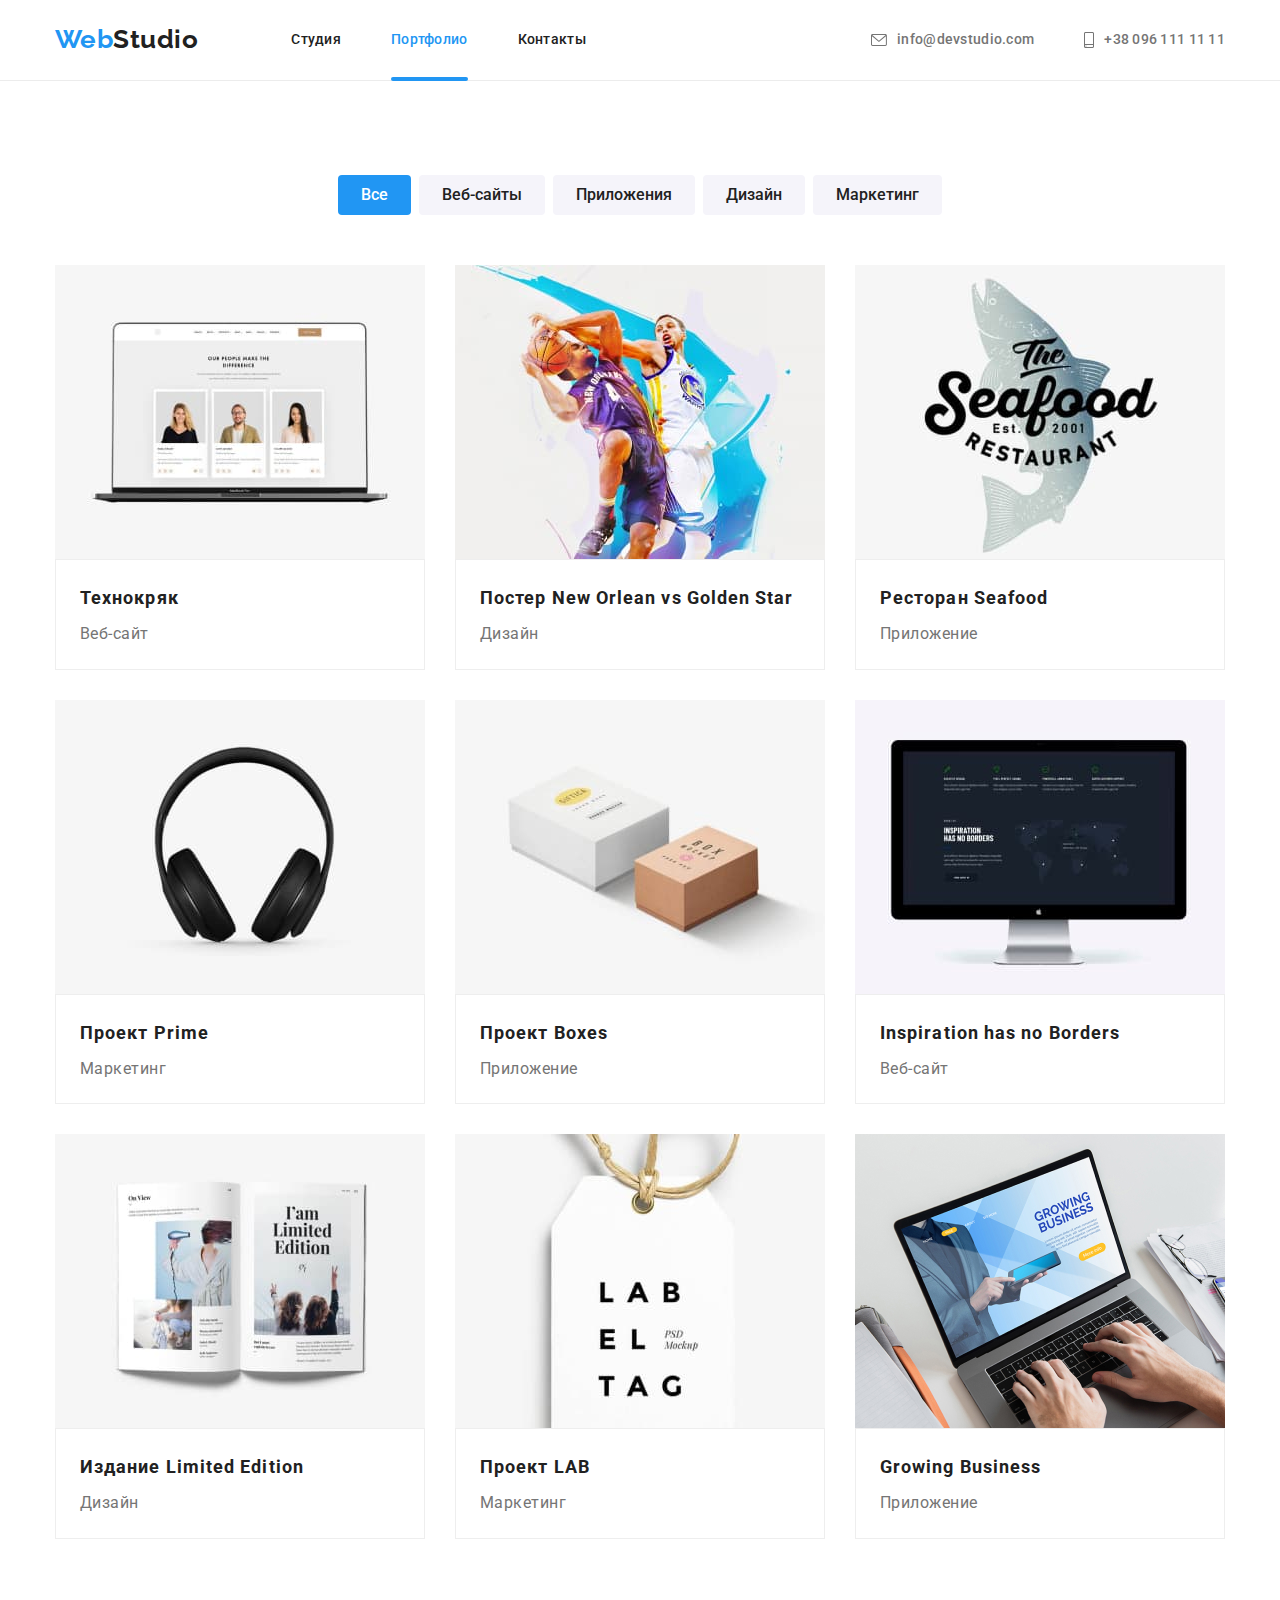
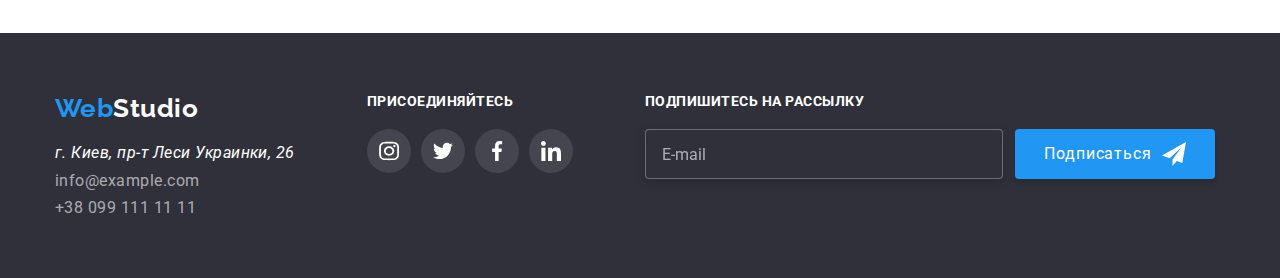
==== portfolio.html @ c74a9bf4 "initial" ====
<!DOCTYPE html>
<html lang="ru">

<head>
    <meta charset="UTF-8">
    <meta http-equiv="X-UA-Compatible" content="IE=edge">
    <meta name="viewport" content="width=h, initial-scale=1.0">
    <title>Document</title>
    <link href="https://fonts.googleapis.com/css2?family=Raleway:wght@700&family=Roboto:wght@400;500;700;900&display=swap"
        rel="stylesheet">
     <link rel="stylesheet" href="https://cdnjs.cloudflare.com/ajax/libs/modern-normalize/1.0.0/modern-normalize.min.css">
    <link rel="stylesheet" href="./css/styles.css">
</head>

<body>
    <!--Хэдер-->
    <header class="header">
        <div class="container main-nav">
            <nav class="nav">
                <a href="" class="logo">Web<span class="logo-accent">Studio</span> </a>
                <ul class="nav-list">
                    <li class="nav-list-item"><a href="./index.html" class="link">Студия</a></li>
                    <li class="nav-list-item"><a href="" class="link current">Портфолио</a></li>
                    <li class="nav-list-item"><a href="#contacts" class="link">Контакты</a></li>
                </ul>
            </nav>
            <ul class="list-contacts">
                <li class="item-contacts"><a href="mailto:info@devstudio.com" class="header-contacts">
                        <svg class="header-icon" width="16" height="12">
                            <use href="./images/icons/symbol-defs.svg#icon-envelope-opt"></use>
                        </svg> info@devstudio.com</a>
                </li>
                <li class="item-contacts"><a href="tel:+380961111111" class="header-contacts">
                        <svg class="header-icon" width="10" height="16">
                            <use href="./images/icons/symbol-defs.svg#icon-smartphone-opt"></use>
                        </svg> +38 096 111 11 11 </a>
                </li>
            </ul>
        </div>
    </header>
    <!--Основной блок портфолио-->
    <main>
        <section class="section">
            <div class="container">
                <h1 class="hidden">портфолио</h1>
                <ul class="portfolio-list-button">
                    <li class="portfolio-list-button-item"><button type="button" class="portfolio-button accent-button">Все</button></li>
                    <li class="portfolio-list-button-item"><button type="button" class="portfolio-button">Веб-сайты</button></li>
                    <li class="portfolio-list-button-item"><button type="button" class="portfolio-button">Приложения</button></li>
                    <li class="portfolio-list-button-item"><button type="button" class="portfolio-button">Дизайн</button></li>
                    <li class="portfolio-list-button-item"><button type="button" class="portfolio-button">Маркетинг</button></li>
                </ul>
                <ul class="portfolio-list-img">
                    <li class="portfolio-list-img-item"> 
                        <a href="" class="card-hover">
                            <div class="portfolio-thumb"> 
                                <img class="img-portfolio" src="images/img-portfolio-01.jpg" alt="фото сотрудников" width="370"> 
                                <p class="portfolio-action">Технокряк это современная площадка распространения коронавируса. Компании используют эту платформу для цифрового
                            шпионажа и атак на защищённые сервера конкурентов.</p>
                            </div>
                            <div class="wrapper"><h2 class="portfolio-subtitle">Технокряк</h2>
                            <p class="portfolio-text">Веб-сайт</p></div>
                        </a>
                    </li>
                    <li class="portfolio-list-img-item"> 
                        <a href="" class="card-hover">
                            <div class="portfolio-thumb">
                                <img class="img-portfolio" src="images/img-portfolio-02.jpg" alt="постер с баскетболистами" width="370">
                                <p class="portfolio-action">Технокряк это современная площадка распространения коронавируса. Компании используют этуплатформу для цифрового
                            шпионажа и атак на защищённые сервера конкурентов.</p>
                            </div>
                            <div class="wrapper"><h2 class="portfolio-subtitle">Постер New Orlean vs Golden Star</h2>
                            <p class="portfolio-text">Дизайн</p></div>
                        </a>
                    </li>
                    <li class="portfolio-list-img-item"> 
                        <a href="" class="card-hover">
                            <div class="portfolio-thumb">
                                <img class="img-portfolio" src="images/img-portfolio-03.jpg" alt="логотип ресторана" width="370">
                                <p class="portfolio-action">Технокряк это современная площадка распространения коронавируса. Компании используют этуплатформу для цифрового
                            шпионажа и атак на защищённые сервера конкурентов.</p>
                            </div>
                            <div class="wrapper"><h2 class="portfolio-subtitle">Ресторан Seafood</h2>
                            <p class="portfolio-text">Приложение</p></div>
                        </a>
                    </li>
                    <li class="portfolio-list-img-item"> 
                        <a href="" class="card-hover">
                            <div class="portfolio-thumb">
                                <img class="img-portfolio" src="images/img-portfolio-04.jpg" alt="наушники" width="370">
                                <p class="portfolio-action">Технокряк это современная площадка распространения коронавируса. Компании используют этуплатформу для цифрового
                            шпионажа и атак на защищённые сервера конкурентов.</p>
                            </div>
                            <div class="wrapper"><h2 class="portfolio-subtitle">Проект Prime</h2>
                            <p class="portfolio-text">Маркетинг</p></div>
                        </a>
                    </li>
                    <li class="portfolio-list-img-item"> 
                        <a href="" class="card-hover">
                            <div class="portfolio-thumb">
                                <img class="img-portfolio" src="images/img-portfolio-05.jpg" alt="коробки" width="370">
                                <p class="portfolio-action">Технокряк это современная площадка распространения коронавируса. Компании используют этуплатформу для цифрового
                            шпионажа и атак на защищённые сервера конкурентов.</p>
                            </div>
                           <div class="wrapper"><h2 class="portfolio-subtitle">Проект Boxes</h2>
                            <p class="portfolio-text">Приложение</p></div>
                        </a>
                    </li>
                    <li class="portfolio-list-img-item"> 
                        <a href="" class="card-hover">
                            <div class="portfolio-thumb">
                                <img class="img-portfolio" src="images/img-portfolio-06.jpg" alt="карта на мониторе компьютера" width="370">
                                <p class="portfolio-action">Технокряк это современная площадка распространения коронавируса. Компании используют этуплатформу для цифрового
                            шпионажа и атак на защищённые сервера конкурентов.</p>
                            </div>
                            <div class="wrapper"><h2 class="portfolio-subtitle">Inspiration has no Borders</h2>
                            <p class="portfolio-text">Веб-сайт</p></div>
                        </a>
                    </li>
                    <li class="portfolio-list-img-item"> 
                        <a href="" class="card-hover">
                            <div class="portfolio-thumb">
                                <img class="img-portfolio" src="images/img-portfolio-07.jpg" alt="раскрытая книга" width="370">
                                <p class="portfolio-action">Технокряк это современная площадка распространения коронавируса. Компании используют этуплатформу для цифрового
                            шпионажа и атак на защищённые сервера конкурентов.</p>
                            </div>
                            <div class="wrapper"><h2 class="portfolio-subtitle">Издание Limited Edition</h2>
                            <p class="portfolio-text">Дизайн</p></div>
                        </a>
                    </li>
                    <li class="portfolio-list-img-item"> 
                        <a href="" class="card-hover">
                            <div class="portfolio-thumb">
                                <img class="img-portfolio" src="images/img-portfolio-08.jpg" alt="бирка" width="370">
                                <p class="portfolio-action">Технокряк это современная площадка распространения коронавируса. Компании используют этуплатформу для цифрового
                            шпионажа и атак на защищённые сервера конкурентов.</p>
                            </div>
                           <div class="wrapper"><h2 class="portfolio-subtitle">Проект LAB</h2>
                            <p class="portfolio-text">Маркетинг</p></div>
                        </a>
                    </li>
                    <li class="portfolio-list-img-item"> 
                        <a href="" class="card-hover">
                            <div class="portfolio-thumb">
                                <img class="img-portfolio" src="images/img-portfolio-9.jpg" alt="ноутбук" width="370">
                                <p class="portfolio-action">Технокряк это современная площадка распространения коронавируса. Компании используют этуплатформу для цифрового
                            шпионажа и атак на защищённые сервера конкурентов.</p>
                            </div>
                            <div class="wrapper"><h2 class="portfolio-subtitle">Growing Business</h2>
                            <p class="portfolio-text">Приложение</p></div>
                        </a>
                    </li>
                </ul>
            </div>
        </section>
    
    </main>
    <!--Подвал-->
<footer class="footer" id="contacts">
    <div class="container">
        <div>
            <a href="" class="logo">Web<span class="logo-accent">Studio</span></a>
            <address>
                <ul>
                    <li>
                        <p class="footer-address">г. Киев, пр-т Леси Украинки, 26</p>
                    </li>
                    <li><a href="mailto:info@example.com" class="footer-contacts">info@example.com</a></li>
                    <li><a href="tel:+380991111111" class="footer-contacts">+38 099 111 11 11</a></li>
                </ul>
            </address>
        </div>
        <div class="footer-links">
            <p class="text">присоединяйтесь</p>
            <ul class="footer-social-list">
                <li class="footer-social-item">
                    <a class="footer-social-border" href=""> <svg class="footer-social-icon" width="20" height="20">
                            <use href="./images/icons/symbol-defs.svg#icon-instagram-opt"></use>
                        </svg> </a>
                </li>
                <li class="footer-social-item">
                    <a class="footer-social-border" href=""> <svg class="footer-social-icon" width="20" height="20">
                            <use href="./images/icons/symbol-defs.svg#icon-twitter-opt"></use>
                        </svg> </a>
                </li>
                <li class="footer-social-item">
                    <a class="footer-social-border" href=""> <svg class="footer-social-icon" width="20" height="20">
                            <use href="./images/icons/symbol-defs.svg#icon-facebook-opt"></use>
                        </svg> </a>
                </li>
                <li class="footer-social-item">
                    <a class="footer-social-border" href=""> <svg class="footer-social-icon" width="20" height="20">
                            <use href="./images/icons/symbol-defs.svg#icon-linkedin-opt"></use>
                        </svg> </a>
                </li>
            </ul>
        </div>
        <div>
            <p class="text">подпишитесь на рассылку</p>
            <div>
                <form class="footer-form">
                    <div>
                        <label for="e-mail"></label>
                        <input type="email" name="e-mail" placeholder="E-mail" id="e-mail">
                    </div>
                    <button class="subscribe" type="submit">Подписаться <svg width="24" height="24" class="icon-subscribe">
                            <use href="./images/icons/symbol-defs.svg#icon-send-opt"></use>
                        </svg>
                    </button>
                </form>
            </div>
        </div>
    </div>
</footer>
</body>
</body>

</html>
---- css/styles.css ----
:root {
  --primery-text-coloure: #212121;
  --secondary-text-coloure: #757575;
  --accent-coloure: #2196f3;
}
html {
  box-sizing: border-box;
}
*,
*::before,
*::after {
  box-sizing: inherit;
}
body {
  background-color: #ffffff;
  color: var(--secondary-text-coloure);
  font-family: Roboto, sans-serif;
  letter-spacing: 0.03em;
  margin: 0px;
}

/* Утилиты */

.hidden {
  display: none;
}

ul {
  padding-left: 0px;
  margin-top: 0px;
  margin-bottom: 0px;
  list-style-type: none;
}

a {
  text-decoration: none;
}

p {
  margin-top: 0px;
  margin-bottom: 0;
}

h3 {
  margin-top: 0px;
  margin-bottom: 10px;
}

img {
  display: block;
  width: 100%;
  height: auto;
}

/* Контейнер */

.container {
  width: 1200px;
  padding-left: 15px;
  padding-right: 15px;
  margin-right: auto;
  margin-left: auto;
}

/* Хэдер */

.header {
  border-bottom: 1px solid #ececec;
}
.main-nav {
  display: flex;
  align-items: center;
}

.nav {
  display: flex;
}

.nav-list {
  display: flex;
}

.nav-list-item {
  margin-right: 50px;
}
.nav-list-item:last-child {
  margin-right: 0px;
}

.logo {
  display: block;
  padding-top: 24px;
  padding-bottom: 25px;
  margin-right: 93px;

  color: var(--accent-coloure);
  font-family: Raleway;
  font-weight: 700;
  font-size: 26px;
  line-height: 1.2;
}
.logo-accent {
  font-family: Raleway;
  font-weight: 700;
  font-size: 26px;
  line-height: 1.2;
  color: var(--primery-text-coloure);
}
.footer .logo {
  display: inline-block;
  padding-top: 0px;
  padding-bottom: 0px;
  margin-bottom: 20px;
  margin-right: 0px;
}
.nav .link {
  display: block;
  padding-top: 32px;
  padding-bottom: 32px;

  color: var(--primery-text-coloure);
  font-weight: 500;
  font-size: 14px;
  line-height: 1.1;
  letter-spacing: 0.02em;

  transition: color 250ms cubic-bezier(0.4, 0, 0.2, 1);
}
.nav .link:hover,
.nav .link:focus,
.nav .link:active {
  color: var(--accent-coloure);
}
.link.current {
  color: var(--accent-coloure);
  position: relative;
}

.link.current::after {
  display: block;
  position: absolute;
  content: "";
  bottom: -2px;
  left: 0;
  width: 100%;
  height: 4px;
  background: var(--accent-coloure);
  border-radius: 2px;
}

.list-contacts {
  display: flex;
  margin-left: auto;
}
.item-contacts + .item-contacts {
  margin-left: 50px;
}

.header-contacts {
  color: var(--secondary-text-coloure);
  font-weight: 500;
  font-size: 14px;
  line-height: 1.1;
  letter-spacing: 0.02em;
  display: flex;
  align-items: center;

  transition: color 250ms cubic-bezier(0.4, 0, 0.2, 1);
}
.header-contacts:hover,
.header-contacts:focus {
  color: var(--accent-coloure);
}

.header-icon {
  fill: #757575;
  margin-right: 10px;

  transition: fill 250ms cubic-bezier(0.4, 0, 0.2, 1);
}
.header-contacts:hover .header-icon,
.header-contacts:focus .header-icon {
  fill: var(--accent-coloure);
}

/* Основной блок студии */

.overlay {
  max-width: 1600px;
  height: 600px;
  margin-left: auto;
  margin-right: auto;
  background: #c4c4c4;
  background-image: linear-gradient(
      to right,
      rgba(47, 48, 58, 0.4),
      rgba(47, 48, 58, 0.4)
    ),
    url("../images/img-hero-optimiz.jpg");
  background-repeat: no-repeat;
  background-position: center;
  background-size: cover;

  padding-top: 200px;
  padding-bottom: 200px;
}

.hero {
  text-align: center;
}

.hero-title {
  margin-bottom: 30px;
  margin-top: 0px;
  margin-left: auto;
  margin-right: auto;

  font-weight: 900;
  font-size: 44px;
  line-height: 1.4;
  letter-spacing: 0.06em;
  text-transform: uppercase;
  color: #ffffff;

  width: 696px;
}
.hero-button {
  font-weight: 700;
  font-size: 16px;
  line-height: 1.9;
  letter-spacing: 0.06em;
  color: #ffffff;
  background-color: var(--accent-coloure);
  cursor: pointer;
  border-radius: 4px;
  padding: 10px 32px;
  display: inline-block;
  min-width: 200px;
  text-align: center;
  border-color: transparent;

  transition: background-color 250ms cubic-bezier(0.4, 0, 0.2, 1);
}
.hero-button:focus,
.hero-button:hover {
  background-color: #188ce8;
}
.section {
  padding-top: 94px;
  padding-bottom: 94px;
}

.studio-section-title {
  font-weight: 700;
  font-size: 36px;
  line-height: 1.2;
  text-align: center;
  color: var(--primery-text-coloure);
}

/* Особенности */
.list-features {
  display: flex;
}
.list-features-item + .list-features-item {
  margin-left: 30px;
}
.icon-background {
  display: block;

  margin-bottom: 30px;
  background-color: #f5f4fa;
  width: 270px;
  height: 120px;
  text-align: center;
  padding-top: 25px;
  padding-bottom: 25px;
}

.features .subtitle {
  font-weight: 700;
  font-size: 14px;
  line-height: 1.1;
  text-transform: uppercase;
  color: var(--primery-text-coloure);
}
.features .text {
  font-size: 14px;
  line-height: 1.7x;
}
.studio-section-title {
  margin-bottom: 50px;
  margin-top: 0px;
}

/* Чем мы занимаемся */

.section.doing {
  padding-top: 0px;
}
.list-doing {
  display: flex;
  justify-content: space-between;
}

.doing-thumb {
  position: relative;
}
.doing-action {
  display: inline-block;
  content: "";
  width: 100%;
  height: 70px;
  left: 0;
  bottom: 0;
  position: absolute;
  background: rgba(47, 48, 58, 0.8);
  opacity: 1;
  font-weight: 700;
  font-size: 14px;
  text-align: center;
  padding-top: 27px;
  padding-bottom: 27px;
  text-transform: uppercase;
  color: #ffffff;
}

/* Наша команда */

.team .subtitle {
  font-weight: 500;
  font-size: 16px;
  line-height: 1.2;
  color: var(--primery-text-coloure);
}
.team .text {
  font-size: 16px;
  line-height: 1.2;
}
.team {
  background-color: #f5f4fa;
}
.img-team {
  margin-top: 0px;
}
.team .text {
  margin-top: 0px;
}
.team .list-team {
  display: flex;
}
.team-card + .team-card {
  margin-left: 30px;
}
.wrapper-team {
  padding-top: 30px;
  padding-bottom: 30px;
  text-align: center;
  background-color: #ffffff;

  box-shadow: 0px 1px 3px rgba(0, 0, 0, 0.12), 0px 1px 1px rgba(0, 0, 0, 0.14),
    0px 2px 1px rgba(0, 0, 0, 0.2);
  border-radius: 0px 0px 4px 4px;
}
.team-list-social-media {
  display: flex;
  margin-top: 16px;
  justify-content: center;
}
.team-item-social-media + .team-item-social-media {
  margin-left: 10px;
}

.wrapper-social-link {
  display: block;
  width: 44px;
  height: 44px;
  border: none;
  border-radius: 50%;
  padding: 12px;

  transition: background-color 250ms cubic-bezier(0.4, 0, 0.2, 1);
}
.wrapper-social-link:hover,
.wrapper-social-link:focus {
  background-color: var(--accent-coloure);
}

.team-symbol-link {
  fill: #afb1b8;

  transition: fill 250ms cubic-bezier(0.4, 0, 0.2, 1);
}
.wrapper-social-link:hover .team-symbol-link,
.wrapper-social-link:focus .team-symbol-link {
  fill: #fff;
}

/* Блок Наши клиенты */

.title-clients {
  margin-bottom: 50px;

  font-weight: 700;
  font-size: 36px;
  line-height: 42px;
  text-align: center;
  color: #212121;
}
.list-clients {
  display: flex;
  justify-content: space-between;
}

.clients-icon {
  fill: #afb1b8;

  transition: fill 250ms cubic-bezier(0.4, 0, 0.2, 1);
}

.clients-border {
  display: block;
  border: 1px solid #afb1b8;
  width: 170px;
  height: 92px;
  padding: 16px 32px;

  transition: border-color 250ms cubic-bezier(0.4, 0, 0.2, 1);
}
.clients-border:focus,
.clients-border:hover {
  border-color: var(--accent-coloure);
}
.clients-border:hover .clients-icon,
.clients-border:focus .clients-icon {
  fill: var(--accent-coloure);
}

/* Основной блок портфолио */

.portfolio-list-button {
  display: flex;
  justify-content: center;
  margin-bottom: 50px;
}
.portfolio-list-button-item + .portfolio-list-button-item {
  margin-left: 8px;
}
.portfolio-button.accent-button {
  color: #ffffff;
  background-color: var(--accent-coloure);
}
.portfolio-button {
  display: inline-block;
  padding-top: 6px;
  padding-bottom: 6px;
  padding-right: 22px;
  padding-left: 22px;

  color: var(--primery-text-coloure);
  background-color: #f5f4fa;
  font-weight: 500;
  font-size: 16px;
  line-height: 1.6;
  text-align: center;
  cursor: pointer;
  border-radius: 4px;
  border: 1px solid transparent;

  transition: color 250ms cubic-bezier(0.4, 0, 0.2, 1),
    background-color 250ms cubic-bezier(0.4, 0, 0.2, 1),
    box-shadow 250ms cubic-bezier(0.4, 0, 0.2, 1);
}
.portfolio-button:focus,
.portfolio-button:hover {
  color: #ffffff;
  background-color: var(--accent-coloure);
  box-shadow: 0px 3px 1px rgba(0, 0, 0, 0.1), 0px 1px 2px rgba(0, 0, 0, 0.08),
    0px 2px 2px rgba(0, 0, 0, 0.12);
}

.portfolio-list-img {
  display: flex;
  flex-wrap: wrap;
}
.portfolio-list-img-item {
  margin-right: 30px;
  margin-bottom: 30px;

  transition: box-shadow 250ms cubic-bezier(0.4, 0, 0.2, 1);
}
.portfolio-list-img-item:nth-child(3n) {
  margin-right: 0px;
}
.portfolio-list-img-item:nth-last-child(-n + 3) {
  margin-bottom: 0px;
}
.portfolio-list-img-item:hover {
  box-shadow: 0px 1px 1px rgba(0, 0, 0, 0.12), 0px 4px 4px rgba(0, 0, 0, 0.06);
}

.wrapper {
  padding-top: 20px;
  padding-bottom: 20px;
  padding-left: 24px;
  padding-right: 24px;
  border: 1px solid #eeeeee;
}

.portfolio-subtitle {
  margin-bottom: 4px;
  margin-top: 0px;

  font-weight: 700;
  font-size: 18px;
  line-height: 2;
  letter-spacing: 0.06em;
  color: var(--primery-text-coloure);
}

.portfolio-text {
  font-size: 16px;
  line-height: 1.8;
  color: var(--secondary-text-coloure);
}

.portfolio-thumb {
  position: relative;
  overflow: hidden;
}
.portfolio-action {
  display: inline-block;
  content: "";
  width: 100%;
  height: 100%;
  left: 0;
  bottom: 0;
  position: absolute;
  background: rgba(33, 150, 243, 0.9);
  font-weight: 700;
  font-size: 14px;
  text-align: center;
  padding-top: 63px;
  padding-bottom: 63px;
  padding-left: 24px;
  padding-right: 24px;
  font-size: 18px;
  line-height: 1.6;
  font-weight: 400;
  color: #ffffff;

  transform: translateY(100%);
  transition: transform 250ms cubic-bezier(0.4, 0, 0.2, 1);
}

.card-hover:hover .portfolio-action,
.card-hover:focus .portfolio-action {
  transform: translateY(0);
}

/* футер */

.footer {
  background-color: #2f303a;
}
.footer .container {
  padding-top: 60px;
  padding-bottom: 60px;
  display: flex;
  justify-content: space-between;
}

.footer-contacts {
  color: rgba(255, 255, 255, 0.6);
  font-style: normal;

  display: inline-block;
  margin-top: 9px;

  transition: color 250ms cubic-bezier(0.4, 0, 0.2, 1);
}
.footer-contacts:hover,
.footer-contacts:focus,
.footer-address:hover,
.footer-address:focus {
  color: var(--accent-coloure);
}
.footer-address {
  color: #ffffff;

  transition: color 250ms cubic-bezier(0.4, 0, 0.2, 1);
}
.footer .logo-accent {
  color: #ffffff;
}

.footer-social-list {
  display: flex;
}
.footer-social-border {
  display: block;
  padding: 12px;
  border: 0px;
  border-radius: 50%;
  width: 44px;
  height: 44px;
  background-color: #44454e;

  transition: background-color 250ms cubic-bezier(0.4, 0, 0.2, 1);
}
.footer-social-border:hover,
.footer-social-border:focus {
  background-color: var(--accent-coloure);
}

.footer-social-icon {
  fill: #ffffff;
}
.footer-social-item + .footer-social-item {
  margin-left: 10px;
}
.footer .text {
  margin-bottom: 20px;

  font-weight: 700;
  font-size: 14px;
  line-height: 16px;
  text-transform: uppercase;

  color: #ffffff;
}

.footer-form {
  display: flex;
}
.footer-form input::placeholder {
  font-size: 16px;
  line-height: 1.25;

  color: rgba(255, 255, 255, 0.6);
}
.footer-form input {
  width: 358px;
  height: 50px;
  padding-top: 15px;
  padding-bottom: 15px;
  padding-left: 16px;

  border: 1px solid rgba(255, 255, 255, 0.3);
  box-sizing: border-box;
  filter: drop-shadow(0px 4px 4px rgba(0, 0, 0, 0.15));
  border-radius: 4px;
  background: #2f303a;
}

.subscribe {
  display: flex;
  align-items: center;
  justify-content: center;
  width: 200px;
  height: 50px;
  margin-left: 12px;
  margin-right: 10px;

  background: var(--accent-coloure);
  box-shadow: 0px 4px 4px rgba(0, 0, 0, 0.15);
  border-radius: 4px;
  border: none;

  font-weight: 700d;
  font-size: 16px;
  line-height: 1.87;
  letter-spacing: 0.06em;

  color: #ffffff;
}

.icon-subscribe {
  fill: #ffffff;
  margin-left: 10px;
}

/* Модалка */
.backdrop {
  position: fixed;
  top: 0;
  left: 0;
  width: 100%;
  height: 100%;
  background-color: rgba(0, 0, 0, 0.2);
  opacity: 1;

  transition: opacity 250ms cubic-bezier(0.4, 0, 0.2, 1);
}
.backdrop.is-hidden {
  opacity: 0;
  pointer-events: none;
}
.modal {
  position: absolute;
  top: 50%;
  left: 50%;
  transform: translate(-50%, -50%) scale(1);
  transition: transform 250ms cubic-bezier(0.4, 0, 0.2, 1);

  min-width: 528px;
  min-height: 581px;
  background-color: #fff;
  box-shadow: 0px 1px 3px rgba(0, 0, 0, 0.12), 0px 1px 1px rgba(0, 0, 0, 0.14),
    0px 2px 1px rgba(0, 0, 0, 0.2);
  border-radius: 4px;
}
.backdrop.is-hidden .modal {
  transform: translate(-50%, -50%) scale(0.7);
}
.modal-button {
  display: block;
  padding-left: 5px;
  padding-top: 6px;
  margin-top: 8px;
  margin-left: 490px;
  border: 1px solid rgba(0, 0, 0, 0.1);
  width: 30px;
  height: 30px;
  border-radius: 50%;
  background-color: #fff;

  transition: fill 250ms cubic-bezier(0.4, 0, 0.2, 1);
}
.icon-close {
  width: 18px;
}
.modal-button:hover,
.modal-button:focus {
  fill: var(--accent-coloure);
}

.modal-wrapper {
  margin-bottom: 40px;
  margin-left: 40px;
  margin-right: 40px;
  margin-top: 2px;
  width: 448px;
}
.form-group {
  position: relative;
  display: flex;
  flex-direction: column;
}
.form-group + .form-group {
  margin-top: 10px;
}
.modal-form-title {
  margin-bottom: 12px;

  font-weight: 700;
  font-size: 20px;
  line-height: 1.15;
  text-align: center;

  color: var(--primery-text-coloure);
}
.form-group input {
  margin: 0;
  padding-top: 12px;
  padding-bottom: 12px;
  padding-left: 42px;
  height: 40px;

  border: 1px solid rgba(33, 33, 33, 0.2);
  box-sizing: border-box;
  border-radius: 4px;

  transition: fill 250ms cubic-bezier(0.4, 0, 0.2, 1),
    border 250ms cubic-bezier(0.4, 0, 0.2, 1);
}
.form-group input:focus + .input-icon {
  fill: var(--accent-coloure);
}
.form-group input:focus {
  border: 1px solid var(--accent-coloure);
  outline-color: var(--accent-coloure);
}

textarea {
  resize: none;
}
.form-group textarea {
  height: 120px;
  padding-top: 12px;
  padding-bottom: 12px;
  padding-left: 16px;
  padding-right: 16px;

  border: 1px solid rgba(33, 33, 33, 0.2);
  box-sizing: border-box;
  border-radius: 4px;

  transition: border 250ms cubic-bezier(0.4, 0, 0.2, 1);
}
.form-group textarea:focus {
  border: 1px solid var(--accent-coloure);
  outline-color: var(--accent-coloure);
}

.form-group label {
  margin-bottom: 4px;

  font-size: 12px;
  line-height: 1.16;
  letter-spacing: 0.01em;

  color: var(--secondary-text-coloure);
}
.form-group textarea::placeholder {
  font-size: 12px;
  line-height: 1.16;
  letter-spacing: 0.01em;

  color: rgba(117, 117, 117, 0.5);
}

.modal-checkbox {
  margin-top: 20px;
  margin-bottom: 30px;
}

.checkbox {
  position: absolute;
  width: 1px;
  height: 1px;
  margin: -1px;
  border: 0;
  padding: 0;
  clip: rect(0 0 0 0);
  overflow: hidden;
}
.icon-checkbox {
  display: inline-block;
  margin-right: 7px;
  width: 16px;
  height: 15px;
  border: 2px solid var(--primery-text-coloure);
  border-radius: 2px;
  background-color: #ffffff;
}
.checkbox:checked + .icon-checkbox {
  background-color: var(--accent-coloure);
  border-color: var(--accent-coloure);
  background-image: url("../images/icons/check-icon.svg");
  background-size: contain;
  background-origin: border-box;
}

.modal-checkbox label {
  display: flex;
  align-items: center;
  justify-content: center;
  font-size: 14px;
  line-height: 1.71;

  color: var(--secondary-text-coloure);
}

.modal-button-submit {
  width: 200px;
  height: 50px;
  padding-top: 10px;
  padding-bottom: 10px;
  padding-right: 55px;
  padding-left: 55px;

  background-color: var(--accent-coloure);
  box-shadow: 0px 4px 4px rgba(0, 0, 0, 0.15);
  border-radius: 4px;
  border: none;

  font-weight: 700;
  font-size: 16px;
  line-height: 1.87;
  letter-spacing: 0.06em;

  color: #ffffff;

  transition: background-color 250ms cubic-bezier(0.4, 0, 0.2, 1);
}
.modal-button-submit:focus,
.modal-button-submit:hover {
  background-color: #188ce8;
}

.input-icon {
  position: absolute;
  left: 12px;
  bottom: 12px;
}
.submit-wrapper {
  text-align: center;
}
.checkbox-link {
  color: var(--accent-coloure);
  text-decoration: underline;
  margin-left: 3px;
}
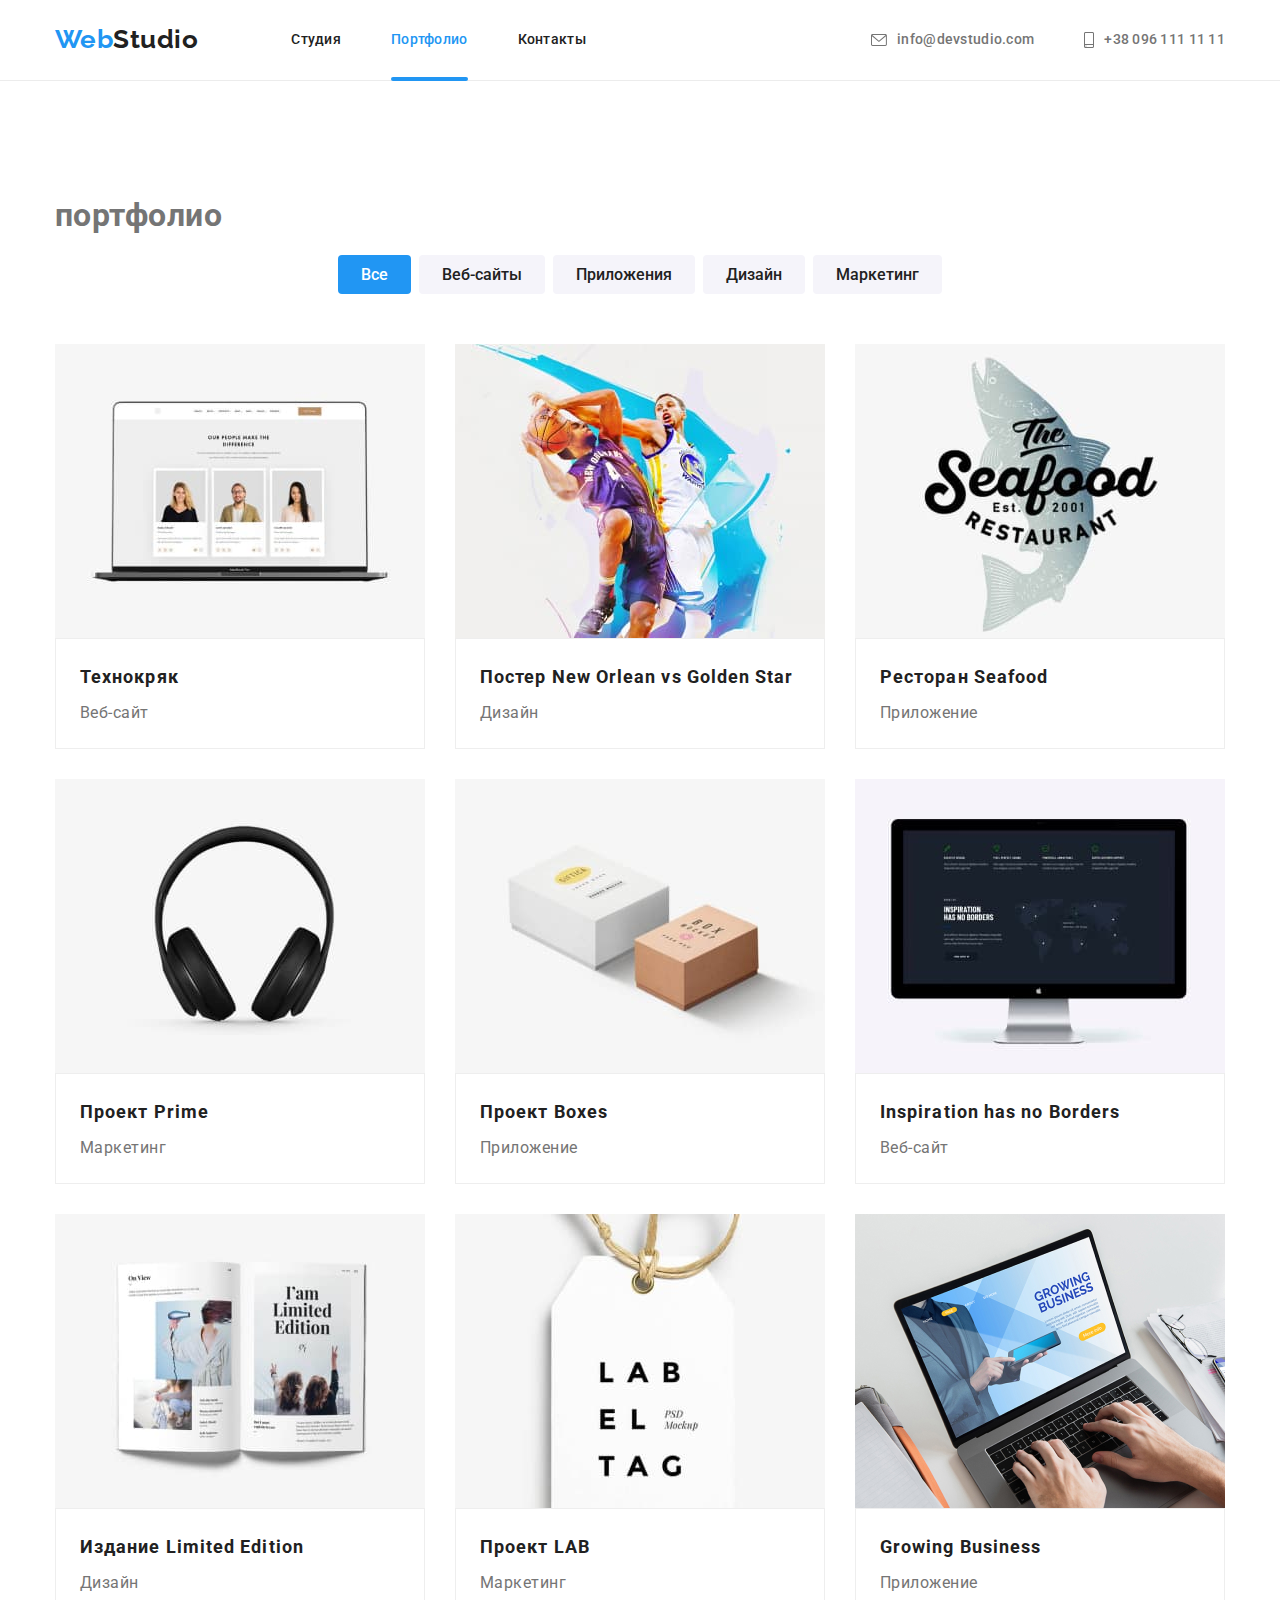
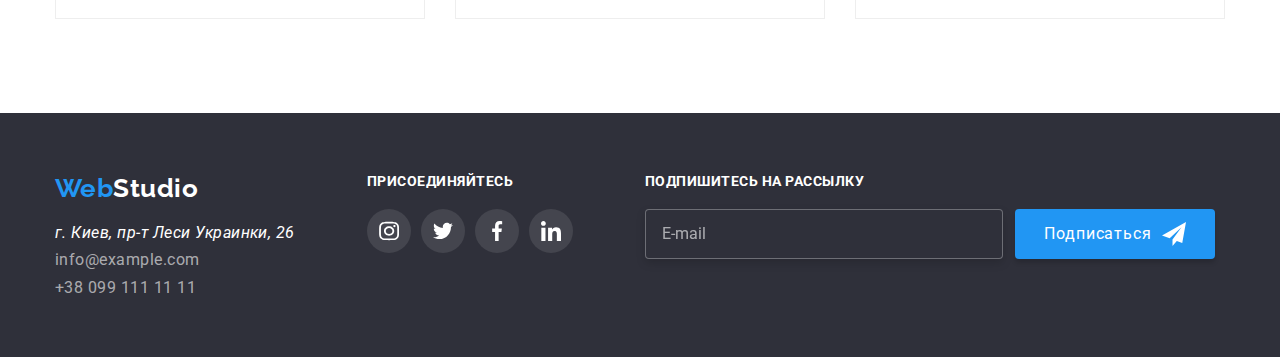
==== commit 76caaf52: "переименование классов по BEM" ====
--- a/portfolio.html
+++ b/portfolio.html
@@ -15,23 +15,23 @@
 <body>
     <!--Хэдер-->
     <header class="header">
-        <div class="container main-nav">
-            <nav class="nav">
-                <a href="" class="logo">Web<span class="logo-accent">Studio</span> </a>
-                <ul class="nav-list">
-                    <li class="nav-list-item"><a href="./index.html" class="link">Студия</a></li>
-                    <li class="nav-list-item"><a href="" class="link current">Портфолио</a></li>
-                    <li class="nav-list-item"><a href="#contacts" class="link">Контакты</a></li>
+        <div class="container header__container">
+            <nav class="header__nav">
+                <a href="" class="logo">Web<span class="logo--accent">Studio</span> </a>
+                <ul class="header__list">
+                    <li class="header__item"><a href="./index.html" class="header__link">Студия</a></li>
+                    <li class="header__item"><a href="" class="header__link header__link--current">Портфолио</a></li>
+                    <li class="header__item"><a href="#contacts" class="header__link">Контакты</a></li>
                 </ul>
             </nav>
-            <ul class="list-contacts">
-                <li class="item-contacts"><a href="mailto:info@devstudio.com" class="header-contacts">
-                        <svg class="header-icon" width="16" height="12">
+            <ul class="contact-info">
+                <li class="contact-info__item"><a href="mailto:info@devstudio.com" class="contact-info__link">
+                        <svg class="contact-info__icon" width="16" height="12">
                             <use href="./images/icons/symbol-defs.svg#icon-envelope-opt"></use>
                         </svg> info@devstudio.com</a>
                 </li>
-                <li class="item-contacts"><a href="tel:+380961111111" class="header-contacts">
-                        <svg class="header-icon" width="10" height="16">
+                <li class="contact-info__item"><a href="tel:+380961111111" class="contact-info__link">
+                        <svg class="contact-info__icon" width="10" height="16">
                             <use href="./images/icons/symbol-defs.svg#icon-smartphone-opt"></use>
                         </svg> +38 096 111 11 11 </a>
                 </li>
--- a/css/styles.css
+++ b/css/styles.css
@@ -21,10 +21,6 @@
 
 /* Утилиты */
 
-.hidden {
-  display: none;
-}
-
 ul {
   padding-left: 0px;
   margin-top: 0px;
@@ -67,23 +63,23 @@
 .header {
   border-bottom: 1px solid #ececec;
 }
-.main-nav {
+.header__container {
   display: flex;
   align-items: center;
 }
 
-.nav {
-  display: flex;
-}
-
-.nav-list {
-  display: flex;
-}
-
-.nav-list-item {
+.header__nav {
+  display: flex;
+}
+
+.header__list {
+  display: flex;
+}
+
+.header__item {
   margin-right: 50px;
 }
-.nav-list-item:last-child {
+.header__item:last-child {
   margin-right: 0px;
 }
 
@@ -99,21 +95,15 @@
   font-size: 26px;
   line-height: 1.2;
 }
-.logo-accent {
+.logo--accent {
   font-family: Raleway;
   font-weight: 700;
   font-size: 26px;
   line-height: 1.2;
   color: var(--primery-text-coloure);
 }
-.footer .logo {
-  display: inline-block;
-  padding-top: 0px;
-  padding-bottom: 0px;
-  margin-bottom: 20px;
-  margin-right: 0px;
-}
-.nav .link {
+
+.header__link {
   display: block;
   padding-top: 32px;
   padding-bottom: 32px;
@@ -126,17 +116,17 @@
 
   transition: color 250ms cubic-bezier(0.4, 0, 0.2, 1);
 }
-.nav .link:hover,
-.nav .link:focus,
-.nav .link:active {
+.header__link:hover,
+.header__link:focus,
+.header__link:active {
   color: var(--accent-coloure);
 }
-.link.current {
+.header__link--current {
   color: var(--accent-coloure);
   position: relative;
 }
 
-.link.current::after {
+.header__link--current::after {
   display: block;
   position: absolute;
   content: "";
@@ -148,15 +138,15 @@
   border-radius: 2px;
 }
 
-.list-contacts {
+.contact-info {
   display: flex;
   margin-left: auto;
 }
-.item-contacts + .item-contacts {
+.contact-info__item + .contact-info__item {
   margin-left: 50px;
 }
 
-.header-contacts {
+.contact-info__link {
   color: var(--secondary-text-coloure);
   font-weight: 500;
   font-size: 14px;
@@ -167,25 +157,31 @@
 
   transition: color 250ms cubic-bezier(0.4, 0, 0.2, 1);
 }
-.header-contacts:hover,
-.header-contacts:focus {
+.contact-info__link:hover,
+.contact-info__link:focus {
   color: var(--accent-coloure);
 }
 
-.header-icon {
+.contact-info__icon {
   fill: #757575;
   margin-right: 10px;
 
   transition: fill 250ms cubic-bezier(0.4, 0, 0.2, 1);
 }
-.header-contacts:hover .header-icon,
-.header-contacts:focus .header-icon {
+.contact-info__link:hover .contact-info__icon,
+.contact-info__link:focus .contact-info__icon {
   fill: var(--accent-coloure);
 }
 
 /* Основной блок студии */
 
-.overlay {
+/* Герой */
+
+.hero {
+  text-align: center;
+}
+
+.hero__overlay {
   max-width: 1600px;
   height: 600px;
   margin-left: auto;
@@ -205,11 +201,7 @@
   padding-bottom: 200px;
 }
 
-.hero {
-  text-align: center;
-}
-
-.hero-title {
+.hero__title {
   margin-bottom: 30px;
   margin-top: 0px;
   margin-left: auto;
@@ -224,7 +216,7 @@
 
   width: 696px;
 }
-.hero-button {
+.hero__button {
   font-weight: 700;
   font-size: 16px;
   line-height: 1.9;
@@ -241,31 +233,28 @@
 
   transition: background-color 250ms cubic-bezier(0.4, 0, 0.2, 1);
 }
-.hero-button:focus,
-.hero-button:hover {
+.hero__button:focus,
+.hero__button:hover {
   background-color: #188ce8;
 }
+
 .section {
   padding-top: 94px;
   padding-bottom: 94px;
 }
 
-.studio-section-title {
-  font-weight: 700;
-  font-size: 36px;
-  line-height: 1.2;
-  text-align: center;
-  color: var(--primery-text-coloure);
-}
-
 /* Особенности */
-.list-features {
-  display: flex;
-}
-.list-features-item + .list-features-item {
+
+.features--hidden {
+  display: none;
+}
+.features__list {
+  display: flex;
+}
+.features__item + .features__item {
   margin-left: 30px;
 }
-.icon-background {
+.features__bcg {
   display: block;
 
   margin-bottom: 30px;
@@ -277,36 +266,44 @@
   padding-bottom: 25px;
 }
 
-.features .subtitle {
+.features__subtitle {
   font-weight: 700;
   font-size: 14px;
   line-height: 1.1;
   text-transform: uppercase;
   color: var(--primery-text-coloure);
 }
-.features .text {
+.features__text {
   font-size: 14px;
-  line-height: 1.7x;
-}
-.studio-section-title {
+  line-height: 1.7;
+}
+
+/* Чем мы занимаемся */
+
+.activities {
+  padding-top: 0px;
+}
+
+.activities__title {
+  font-weight: 700;
+  font-size: 36px;
+  line-height: 1.2;
+  text-align: center;
+  color: var(--primery-text-coloure);
+
   margin-bottom: 50px;
   margin-top: 0px;
 }
 
-/* Чем мы занимаемся */
-
-.section.doing {
-  padding-top: 0px;
-}
-.list-doing {
+.activities__list {
   display: flex;
   justify-content: space-between;
 }
 
-.doing-thumb {
+.activities__thumb {
   position: relative;
 }
-.doing-action {
+.activities__text {
   display: inline-block;
   content: "";
   width: 100%;
@@ -327,51 +324,64 @@
 
 /* Наша команда */
 
-.team .subtitle {
+.team {
+  background-color: #f5f4fa;
+}
+
+.team__title {
+  font-weight: 700;
+  font-size: 36px;
+  line-height: 1.2;
+  text-align: center;
+  color: var(--primery-text-coloure);
+
+  margin-bottom: 50px;
+  margin-top: 0px;
+}
+
+.card-set {
+  display: flex;
+}
+
+.card-set__item + .card-set__item {
+  margin-left: 30px;
+}
+.card-set__img {
+  margin-top: 0px;
+}
+
+.card-set__wrapper {
+  padding-top: 30px;
+  padding-bottom: 30px;
+  text-align: center;
+  background-color: #ffffff;
+
+  box-shadow: 0px 1px 3px rgba(0, 0, 0, 0.12), 0px 1px 1px rgba(0, 0, 0, 0.14),
+    0px 2px 1px rgba(0, 0, 0, 0.2);
+  border-radius: 0px 0px 4px 4px;
+}
+.card-set__subtitle {
   font-weight: 500;
   font-size: 16px;
   line-height: 1.2;
   color: var(--primery-text-coloure);
 }
-.team .text {
+.card-set__text {
   font-size: 16px;
   line-height: 1.2;
-}
-.team {
-  background-color: #f5f4fa;
-}
-.img-team {
   margin-top: 0px;
 }
-.team .text {
-  margin-top: 0px;
-}
-.team .list-team {
-  display: flex;
-}
-.team-card + .team-card {
-  margin-left: 30px;
-}
-.wrapper-team {
-  padding-top: 30px;
-  padding-bottom: 30px;
-  text-align: center;
-  background-color: #ffffff;
-
-  box-shadow: 0px 1px 3px rgba(0, 0, 0, 0.12), 0px 1px 1px rgba(0, 0, 0, 0.14),
-    0px 2px 1px rgba(0, 0, 0, 0.2);
-  border-radius: 0px 0px 4px 4px;
-}
-.team-list-social-media {
+
+.card-set__social-list {
   display: flex;
   margin-top: 16px;
   justify-content: center;
 }
-.team-item-social-media + .team-item-social-media {
+.card-set__social-list + .card-set__social-list {
   margin-left: 10px;
 }
 
-.wrapper-social-link {
+.card-set__link {
   display: block;
   width: 44px;
   height: 44px;
@@ -381,18 +391,18 @@
 
   transition: background-color 250ms cubic-bezier(0.4, 0, 0.2, 1);
 }
-.wrapper-social-link:hover,
-.wrapper-social-link:focus {
+.card-set__link:hover,
+.card-set__link:focus {
   background-color: var(--accent-coloure);
 }
 
-.team-symbol-link {
+.card-set__icon {
   fill: #afb1b8;
 
   transition: fill 250ms cubic-bezier(0.4, 0, 0.2, 1);
 }
-.wrapper-social-link:hover .team-symbol-link,
-.wrapper-social-link:focus .team-symbol-link {
+.card-set__link:hover .card-set__icon,
+.card-set__link:focus .card-set__icon {
   fill: #fff;
 }
 
@@ -569,7 +579,13 @@
   display: flex;
   justify-content: space-between;
 }
-
+.footer .logo {
+  display: inline-block;
+  padding-top: 0px;
+  padding-bottom: 0px;
+  margin-bottom: 20px;
+  margin-right: 0px;
+}
 .footer-contacts {
   color: rgba(255, 255, 255, 0.6);
   font-style: normal;
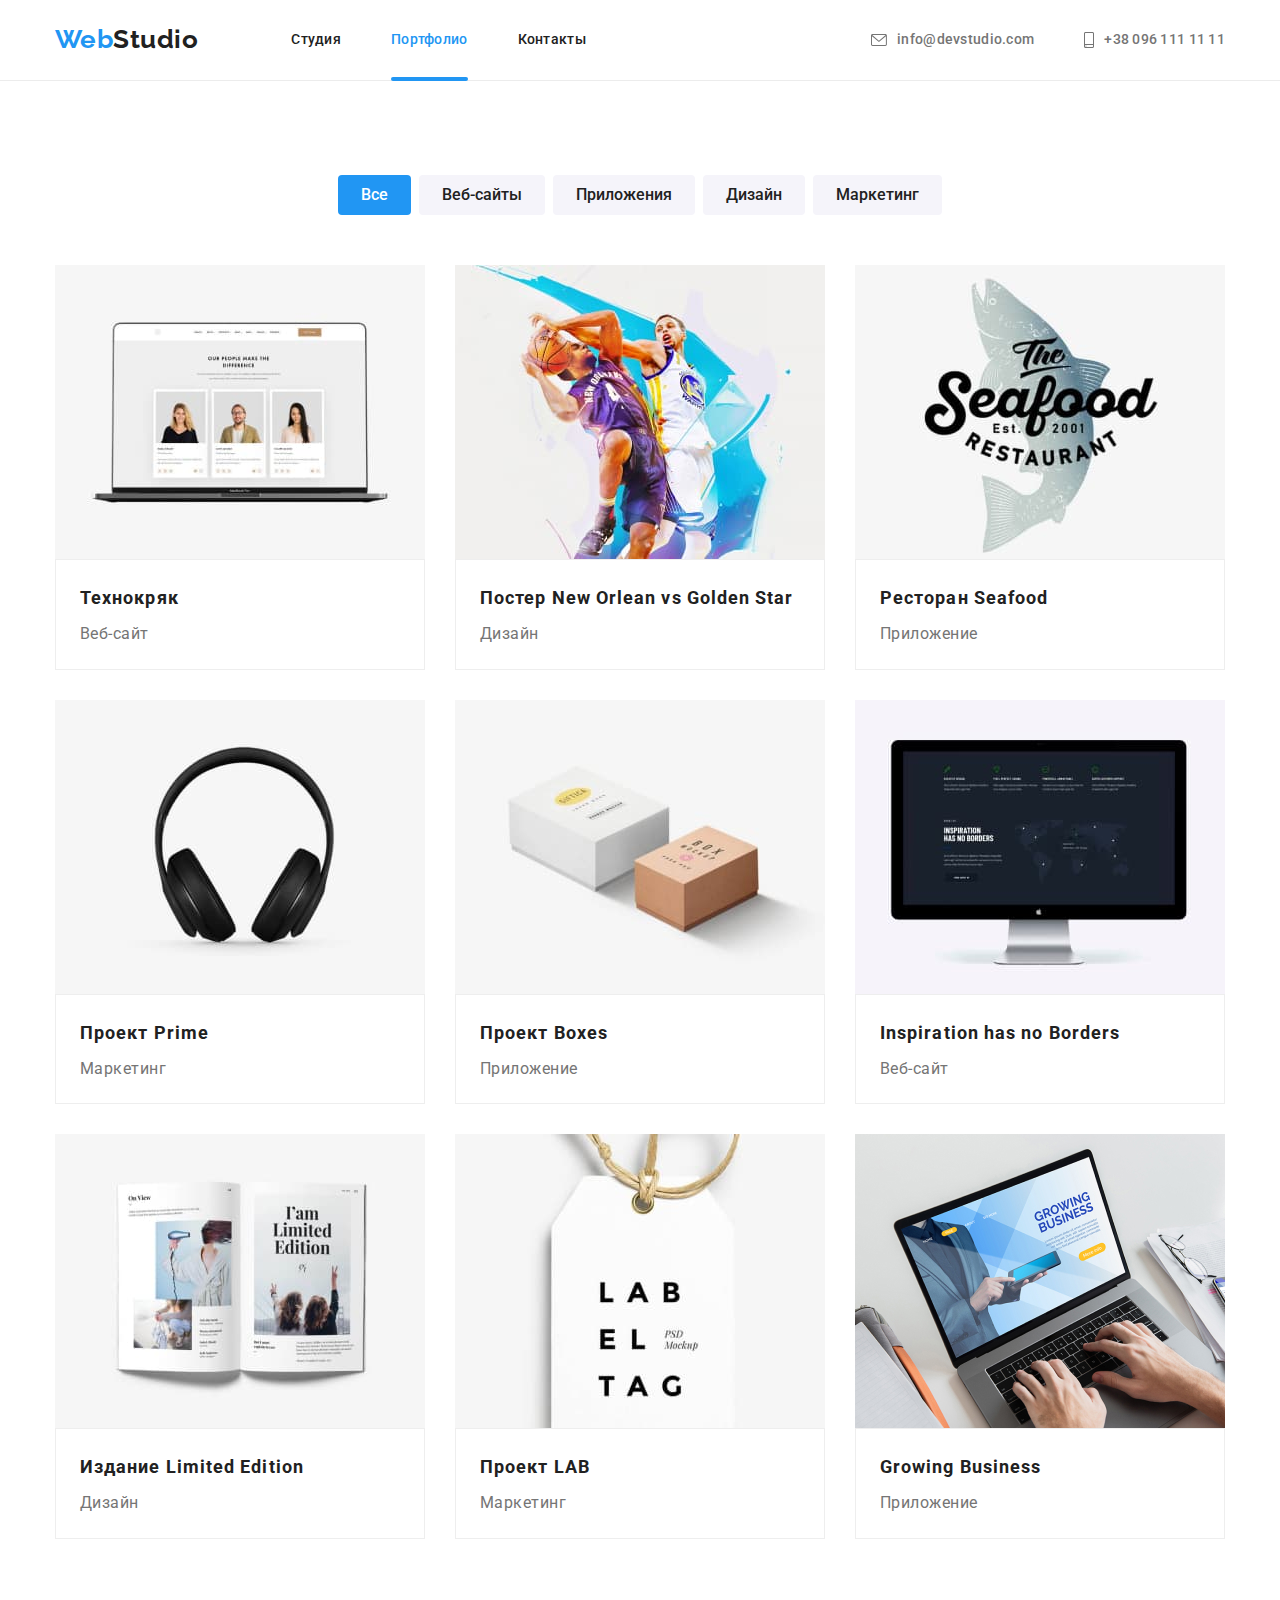
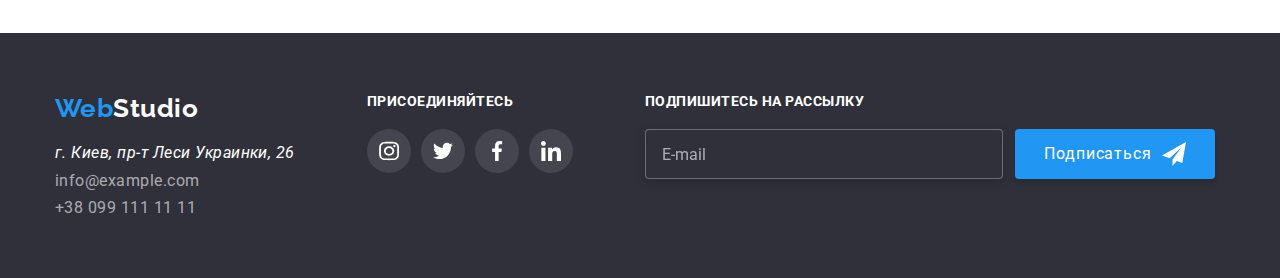
==== commit b7cab298: "рефакторинг Портфолио" ====
--- a/portfolio.html
+++ b/portfolio.html
@@ -40,114 +40,114 @@
     </header>
     <!--Основной блок портфолио-->
     <main>
-        <section class="section">
+        <section class="section portfolio">
             <div class="container">
-                <h1 class="hidden">портфолио</h1>
-                <ul class="portfolio-list-button">
-                    <li class="portfolio-list-button-item"><button type="button" class="portfolio-button accent-button">Все</button></li>
-                    <li class="portfolio-list-button-item"><button type="button" class="portfolio-button">Веб-сайты</button></li>
-                    <li class="portfolio-list-button-item"><button type="button" class="portfolio-button">Приложения</button></li>
-                    <li class="portfolio-list-button-item"><button type="button" class="portfolio-button">Дизайн</button></li>
-                    <li class="portfolio-list-button-item"><button type="button" class="portfolio-button">Маркетинг</button></li>
-                </ul>
-                <ul class="portfolio-list-img">
-                    <li class="portfolio-list-img-item"> 
-                        <a href="" class="card-hover">
-                            <div class="portfolio-thumb"> 
-                                <img class="img-portfolio" src="images/img-portfolio-01.jpg" alt="фото сотрудников" width="370"> 
-                                <p class="portfolio-action">Технокряк это современная площадка распространения коронавируса. Компании используют эту платформу для цифрового
-                            шпионажа и атак на защищённые сервера конкурентов.</p>
-                            </div>
-                            <div class="wrapper"><h2 class="portfolio-subtitle">Технокряк</h2>
-                            <p class="portfolio-text">Веб-сайт</p></div>
-                        </a>
-                    </li>
-                    <li class="portfolio-list-img-item"> 
-                        <a href="" class="card-hover">
-                            <div class="portfolio-thumb">
-                                <img class="img-portfolio" src="images/img-portfolio-02.jpg" alt="постер с баскетболистами" width="370">
-                                <p class="portfolio-action">Технокряк это современная площадка распространения коронавируса. Компании используют этуплатформу для цифрового
-                            шпионажа и атак на защищённые сервера конкурентов.</p>
-                            </div>
-                            <div class="wrapper"><h2 class="portfolio-subtitle">Постер New Orlean vs Golden Star</h2>
-                            <p class="portfolio-text">Дизайн</p></div>
-                        </a>
-                    </li>
-                    <li class="portfolio-list-img-item"> 
-                        <a href="" class="card-hover">
-                            <div class="portfolio-thumb">
-                                <img class="img-portfolio" src="images/img-portfolio-03.jpg" alt="логотип ресторана" width="370">
-                                <p class="portfolio-action">Технокряк это современная площадка распространения коронавируса. Компании используют этуплатформу для цифрового
-                            шпионажа и атак на защищённые сервера конкурентов.</p>
-                            </div>
-                            <div class="wrapper"><h2 class="portfolio-subtitle">Ресторан Seafood</h2>
-                            <p class="portfolio-text">Приложение</p></div>
-                        </a>
-                    </li>
-                    <li class="portfolio-list-img-item"> 
-                        <a href="" class="card-hover">
-                            <div class="portfolio-thumb">
-                                <img class="img-portfolio" src="images/img-portfolio-04.jpg" alt="наушники" width="370">
-                                <p class="portfolio-action">Технокряк это современная площадка распространения коронавируса. Компании используют этуплатформу для цифрового
-                            шпионажа и атак на защищённые сервера конкурентов.</p>
-                            </div>
-                            <div class="wrapper"><h2 class="portfolio-subtitle">Проект Prime</h2>
-                            <p class="portfolio-text">Маркетинг</p></div>
-                        </a>
-                    </li>
-                    <li class="portfolio-list-img-item"> 
-                        <a href="" class="card-hover">
-                            <div class="portfolio-thumb">
-                                <img class="img-portfolio" src="images/img-portfolio-05.jpg" alt="коробки" width="370">
-                                <p class="portfolio-action">Технокряк это современная площадка распространения коронавируса. Компании используют этуплатформу для цифрового
-                            шпионажа и атак на защищённые сервера конкурентов.</p>
-                            </div>
-                           <div class="wrapper"><h2 class="portfolio-subtitle">Проект Boxes</h2>
-                            <p class="portfolio-text">Приложение</p></div>
-                        </a>
-                    </li>
-                    <li class="portfolio-list-img-item"> 
-                        <a href="" class="card-hover">
-                            <div class="portfolio-thumb">
-                                <img class="img-portfolio" src="images/img-portfolio-06.jpg" alt="карта на мониторе компьютера" width="370">
-                                <p class="portfolio-action">Технокряк это современная площадка распространения коронавируса. Компании используют этуплатформу для цифрового
-                            шпионажа и атак на защищённые сервера конкурентов.</p>
-                            </div>
-                            <div class="wrapper"><h2 class="portfolio-subtitle">Inspiration has no Borders</h2>
-                            <p class="portfolio-text">Веб-сайт</p></div>
-                        </a>
-                    </li>
-                    <li class="portfolio-list-img-item"> 
-                        <a href="" class="card-hover">
-                            <div class="portfolio-thumb">
-                                <img class="img-portfolio" src="images/img-portfolio-07.jpg" alt="раскрытая книга" width="370">
-                                <p class="portfolio-action">Технокряк это современная площадка распространения коронавируса. Компании используют этуплатформу для цифрового
-                            шпионажа и атак на защищённые сервера конкурентов.</p>
-                            </div>
-                            <div class="wrapper"><h2 class="portfolio-subtitle">Издание Limited Edition</h2>
-                            <p class="portfolio-text">Дизайн</p></div>
-                        </a>
-                    </li>
-                    <li class="portfolio-list-img-item"> 
-                        <a href="" class="card-hover">
-                            <div class="portfolio-thumb">
-                                <img class="img-portfolio" src="images/img-portfolio-08.jpg" alt="бирка" width="370">
-                                <p class="portfolio-action">Технокряк это современная площадка распространения коронавируса. Компании используют этуплатформу для цифрового
-                            шпионажа и атак на защищённые сервера конкурентов.</p>
-                            </div>
-                           <div class="wrapper"><h2 class="portfolio-subtitle">Проект LAB</h2>
-                            <p class="portfolio-text">Маркетинг</p></div>
-                        </a>
-                    </li>
-                    <li class="portfolio-list-img-item"> 
-                        <a href="" class="card-hover">
-                            <div class="portfolio-thumb">
-                                <img class="img-portfolio" src="images/img-portfolio-9.jpg" alt="ноутбук" width="370">
-                                <p class="portfolio-action">Технокряк это современная площадка распространения коронавируса. Компании используют этуплатформу для цифрового
-                            шпионажа и атак на защищённые сервера конкурентов.</p>
-                            </div>
-                            <div class="wrapper"><h2 class="portfolio-subtitle">Growing Business</h2>
-                            <p class="portfolio-text">Приложение</p></div>
+                <h1 class="portfolio--hidden">портфолио</h1>
+                <ul class="portfolio__button-list">
+                    <li class="portfolio__button-item"><button type="button" class="portfolio__button portfolio__button--accent">Все</button></li>
+                    <li class="portfolio__button-item"><button type="button" class="portfolio__button">Веб-сайты</button></li>
+                    <li class="portfolio__button-item"><button type="button" class="portfolio__button">Приложения</button></li>
+                    <li class="portfolio__button-item"><button type="button" class="portfolio__button">Дизайн</button></li>
+                    <li class="portfolio__button-item"><button type="button" class="portfolio__button">Маркетинг</button></li>
+                </ul>
+                <ul class="examples-set">
+                    <li class="examples-set__item"> 
+                        <a href="" class="examples-set__card">
+                            <div class="examples-set__overlay"> 
+                                <img src="images/img-portfolio-01.jpg" alt="фото сотрудников" width="370"> 
+                                <p class="examples-set__text-overlay">Технокряк это современная площадка распространения коронавируса. Компании используют эту платформу для цифрового
+                            шпионажа и атак на защищённые сервера конкурентов.</p>
+                            </div>
+                            <div class="examples-set__wrapper"><h2 class="examples-set__subtitle">Технокряк</h2>
+                            <p class="examples-set__label">Веб-сайт</p></div>
+                        </a>
+                    </li>
+                    <li class="examples-set__item"> 
+                        <a href="" class="examples-set__card">
+                            <div class="examples-set__overlay">
+                                <img src="images/img-portfolio-02.jpg" alt="постер с баскетболистами" width="370">
+                                <p class="examples-set__text-overlay">Технокряк это современная площадка распространения коронавируса. Компании используют этуплатформу для цифрового
+                            шпионажа и атак на защищённые сервера конкурентов.</p>
+                            </div>
+                            <div class="examples-set__wrapper"><h2 class="examples-set__subtitle">Постер New Orlean vs Golden Star</h2>
+                            <p class="examples-set__label">Дизайн</p></div>
+                        </a>
+                    </li>
+                    <li class="examples-set__item"> 
+                        <a href="" class="examples-set__card">
+                            <div class="examples-set__overlay">
+                                <img src="images/img-portfolio-03.jpg" alt="логотип ресторана" width="370">
+                                <p class="examples-set__text-overlay">Технокряк это современная площадка распространения коронавируса. Компании используют этуплатформу для цифрового
+                            шпионажа и атак на защищённые сервера конкурентов.</p>
+                            </div>
+                            <div class="examples-set__wrapper"><h2 class="examples-set__subtitle">Ресторан Seafood</h2>
+                            <p class="examples-set__label">Приложение</p></div>
+                        </a>
+                    </li>
+                    <li class="examples-set__item"> 
+                        <a href="" class="examples-set__card">
+                            <div class="examples-set__overlay">
+                                <img src="images/img-portfolio-04.jpg" alt="наушники" width="370">
+                                <p class="examples-set__text-overlay">Технокряк это современная площадка распространения коронавируса. Компании используют этуплатформу для цифрового
+                            шпионажа и атак на защищённые сервера конкурентов.</p>
+                            </div>
+                            <div class="examples-set__wrapper"><h2 class="examples-set__subtitle">Проект Prime</h2>
+                            <p class="examples-set__label">Маркетинг</p></div>
+                        </a>
+                    </li>
+                    <li class="examples-set__item"> 
+                        <a href="" class="examples-set__card">
+                            <div class="examples-set__overlay">
+                                <img src="images/img-portfolio-05.jpg" alt="коробки" width="370">
+                                <p class="examples-set__text-overlay">Технокряк это современная площадка распространения коронавируса. Компании используют этуплатформу для цифрового
+                            шпионажа и атак на защищённые сервера конкурентов.</p>
+                            </div>
+                           <div class="examples-set__wrapper"><h2 class="examples-set__subtitle">Проект Boxes</h2>
+                            <p class="examples-set__label">Приложение</p></div>
+                        </a>
+                    </li>
+                    <li class="examples-set__item"> 
+                        <a href="" class="examples-set__card">
+                            <div class="examples-set__overlay">
+                                <img src="images/img-portfolio-06.jpg" alt="карта на мониторе компьютера" width="370">
+                                <p class="examples-set__text-overlay">Технокряк это современная площадка распространения коронавируса. Компании используют этуплатформу для цифрового
+                            шпионажа и атак на защищённые сервера конкурентов.</p>
+                            </div>
+                            <div class="examples-set__wrapper"><h2 class="examples-set__subtitle">Inspiration has no Borders</h2>
+                            <p class="examples-set__label">Веб-сайт</p></div>
+                        </a>
+                    </li>
+                    <li class="examples-set__item"> 
+                        <a href="" class="examples-set__card">
+                            <div class="examples-set__overlay">
+                                <img src="images/img-portfolio-07.jpg" alt="раскрытая книга" width="370">
+                                <p class="examples-set__text-overlay">Технокряк это современная площадка распространения коронавируса. Компании используют этуплатформу для цифрового
+                            шпионажа и атак на защищённые сервера конкурентов.</p>
+                            </div>
+                            <div class="examples-set__wrapper"><h2 class="examples-set__subtitle">Издание Limited Edition</h2>
+                            <p class="examples-set__label">Дизайн</p></div>
+                        </a>
+                    </li>
+                    <li class="examples-set__item"> 
+                        <a href="" class="examples-set__card">
+                            <div class="examples-set__overlay">
+                                <img src="images/img-portfolio-08.jpg" alt="бирка" width="370">
+                                <p class="examples-set__text-overlay">Технокряк это современная площадка распространения коронавируса. Компании используют этуплатформу для цифрового
+                            шпионажа и атак на защищённые сервера конкурентов.</p>
+                            </div>
+                           <div class="examples-set__wrapper"><h2 class="examples-set__subtitle">Проект LAB</h2>
+                            <p class="examples-set__label">Маркетинг</p></div>
+                        </a>
+                    </li>
+                    <li class="examples-set__item"> 
+                        <a href="" class="examples-set__card">
+                            <div class="examples-set__overlay">
+                                <img src="images/img-portfolio-9.jpg" alt="ноутбук" width="370">
+                                <p class="examples-set__text-overlay">Технокряк это современная площадка распространения коронавируса. Компании используют этуплатформу для цифрового
+                            шпионажа и атак на защищённые сервера конкурентов.</p>
+                            </div>
+                            <div class="examples-set__wrapper"><h2 class="examples-set__subtitle">Growing Business</h2>
+                            <p class="examples-set__label">Приложение</p></div>
                         </a>
                     </li>
                 </ul>
@@ -157,62 +157,63 @@
     </main>
     <!--Подвал-->
 <footer class="footer" id="contacts">
-    <div class="container">
+    <div class="container footer__container">
         <div>
-            <a href="" class="logo">Web<span class="logo-accent">Studio</span></a>
+            <a href="" class="logo footer__logo">Web<span class="logo--accent footer__logo--accent">Studio</span></a>
             <address>
                 <ul>
-                    <li>
-                        <p class="footer-address">г. Киев, пр-т Леси Украинки, 26</p>
-                    </li>
-                    <li><a href="mailto:info@example.com" class="footer-contacts">info@example.com</a></li>
-                    <li><a href="tel:+380991111111" class="footer-contacts">+38 099 111 11 11</a></li>
+                    <p class="footer__address">г. Киев, пр-т Леси Украинки, 26</p>
+                    </li>
+                    <li><a href="mailto:info@example.com" class="footer__contacts">info@example.com</a></li>
+                    <li><a href="tel:+380991111111" class="footer__contacts">+38 099 111 11 11</a></li>
                 </ul>
             </address>
         </div>
-        <div class="footer-links">
-            <p class="text">присоединяйтесь</p>
-            <ul class="footer-social-list">
-                <li class="footer-social-item">
-                    <a class="footer-social-border" href=""> <svg class="footer-social-icon" width="20" height="20">
+        <div>
+            <p class="footer__text">присоединяйтесь</p>
+            <ul class="network">
+                <li class="network__item">
+                    <a class="network__link" href=""> <svg class="network__icon" width="20" height="20">
                             <use href="./images/icons/symbol-defs.svg#icon-instagram-opt"></use>
                         </svg> </a>
                 </li>
-                <li class="footer-social-item">
-                    <a class="footer-social-border" href=""> <svg class="footer-social-icon" width="20" height="20">
+                <li class="network__item">
+                    <a class="network__link" href=""> <svg class="network__icon" width="20" height="20">
                             <use href="./images/icons/symbol-defs.svg#icon-twitter-opt"></use>
                         </svg> </a>
                 </li>
-                <li class="footer-social-item">
-                    <a class="footer-social-border" href=""> <svg class="footer-social-icon" width="20" height="20">
+                <li class="network__item">
+                    <a class="network__link" href=""> <svg class="network__icon" width="20" height="20">
                             <use href="./images/icons/symbol-defs.svg#icon-facebook-opt"></use>
                         </svg> </a>
                 </li>
-                <li class="footer-social-item">
-                    <a class="footer-social-border" href=""> <svg class="footer-social-icon" width="20" height="20">
+                <li class="network__item">
+                    <a class="network__link" href=""> <svg class="network__icon" width="20" height="20">
                             <use href="./images/icons/symbol-defs.svg#icon-linkedin-opt"></use>
                         </svg> </a>
                 </li>
             </ul>
         </div>
+
         <div>
-            <p class="text">подпишитесь на рассылку</p>
+            <p class="footer__text">подпишитесь на рассылку</p>
             <div>
-                <form class="footer-form">
+                <form class="footer__form">
                     <div>
                         <label for="e-mail"></label>
                         <input type="email" name="e-mail" placeholder="E-mail" id="e-mail">
                     </div>
-                    <button class="subscribe" type="submit">Подписаться <svg width="24" height="24" class="icon-subscribe">
+                    <button class="subscribe" type="submit">Подписаться <svg width="24" height="24"
+                            class="subscribe__icon">
                             <use href="./images/icons/symbol-defs.svg#icon-send-opt"></use>
                         </svg>
                     </button>
                 </form>
             </div>
         </div>
+
     </div>
 </footer>
 </body>
-</body>
 
 </html>--- a/css/styles.css
+++ b/css/styles.css
@@ -245,7 +245,8 @@
 
 /* Особенности */
 
-.features--hidden {
+.features--hidden,
+.portfolio--hidden {
   display: none;
 }
 .features__list {
@@ -406,9 +407,9 @@
   fill: #fff;
 }
 
-/* Блок Наши клиенты */
-
-.title-clients {
+/* Блок постоянные клиенты */
+
+.clients__title {
   margin-bottom: 50px;
 
   font-weight: 700;
@@ -417,18 +418,18 @@
   text-align: center;
   color: #212121;
 }
-.list-clients {
+.clients__list {
   display: flex;
   justify-content: space-between;
 }
 
-.clients-icon {
+.clients__icon {
   fill: #afb1b8;
 
   transition: fill 250ms cubic-bezier(0.4, 0, 0.2, 1);
 }
 
-.clients-border {
+.clients__border {
   display: block;
   border: 1px solid #afb1b8;
   width: 170px;
@@ -437,30 +438,26 @@
 
   transition: border-color 250ms cubic-bezier(0.4, 0, 0.2, 1);
 }
-.clients-border:focus,
-.clients-border:hover {
+.clients__border:focus,
+.clients__border:hover {
   border-color: var(--accent-coloure);
 }
-.clients-border:hover .clients-icon,
-.clients-border:focus .clients-icon {
+.clients__border:hover .clients__icon,
+.clients__border:focus .clients__icon {
   fill: var(--accent-coloure);
 }
 
 /* Основной блок портфолио */
 
-.portfolio-list-button {
+.portfolio__button-list {
   display: flex;
   justify-content: center;
   margin-bottom: 50px;
 }
-.portfolio-list-button-item + .portfolio-list-button-item {
+.portfolio__button-item + .portfolio__button-item {
   margin-left: 8px;
 }
-.portfolio-button.accent-button {
-  color: #ffffff;
-  background-color: var(--accent-coloure);
-}
-.portfolio-button {
+.portfolio__button {
   display: inline-block;
   padding-top: 6px;
   padding-bottom: 6px;
@@ -481,35 +478,39 @@
     background-color 250ms cubic-bezier(0.4, 0, 0.2, 1),
     box-shadow 250ms cubic-bezier(0.4, 0, 0.2, 1);
 }
-.portfolio-button:focus,
-.portfolio-button:hover {
+.portfolio__button:focus,
+.portfolio__button:hover {
   color: #ffffff;
   background-color: var(--accent-coloure);
   box-shadow: 0px 3px 1px rgba(0, 0, 0, 0.1), 0px 1px 2px rgba(0, 0, 0, 0.08),
     0px 2px 2px rgba(0, 0, 0, 0.12);
 }
-
-.portfolio-list-img {
+.portfolio__button--accent {
+  color: #ffffff;
+  background-color: var(--accent-coloure);
+}
+
+.examples-set {
   display: flex;
   flex-wrap: wrap;
 }
-.portfolio-list-img-item {
+.examples-set__item {
   margin-right: 30px;
   margin-bottom: 30px;
 
   transition: box-shadow 250ms cubic-bezier(0.4, 0, 0.2, 1);
 }
-.portfolio-list-img-item:nth-child(3n) {
+.examples-set__item:nth-child(3n) {
   margin-right: 0px;
 }
-.portfolio-list-img-item:nth-last-child(-n + 3) {
+.examples-set__item:nth-last-child(-n + 3) {
   margin-bottom: 0px;
 }
-.portfolio-list-img-item:hover {
+.examples-set__item:hover {
   box-shadow: 0px 1px 1px rgba(0, 0, 0, 0.12), 0px 4px 4px rgba(0, 0, 0, 0.06);
 }
 
-.wrapper {
+.examples-set__wrapper {
   padding-top: 20px;
   padding-bottom: 20px;
   padding-left: 24px;
@@ -517,7 +518,7 @@
   border: 1px solid #eeeeee;
 }
 
-.portfolio-subtitle {
+.examples-set__subtitle {
   margin-bottom: 4px;
   margin-top: 0px;
 
@@ -528,17 +529,17 @@
   color: var(--primery-text-coloure);
 }
 
-.portfolio-text {
+.examples-set__label {
   font-size: 16px;
   line-height: 1.8;
   color: var(--secondary-text-coloure);
 }
 
-.portfolio-thumb {
+.examples-set__overlay {
   position: relative;
   overflow: hidden;
 }
-.portfolio-action {
+.examples-set__text-overlay {
   display: inline-block;
   content: "";
   width: 100%;
@@ -563,8 +564,8 @@
   transition: transform 250ms cubic-bezier(0.4, 0, 0.2, 1);
 }
 
-.card-hover:hover .portfolio-action,
-.card-hover:focus .portfolio-action {
+.examples-set__card:hover .examples-set__text-overlay,
+.examples-set__card:focus .examples-set__text-overlay {
   transform: translateY(0);
 }
 
@@ -573,20 +574,28 @@
 .footer {
   background-color: #2f303a;
 }
-.footer .container {
+.footer__container {
   padding-top: 60px;
   padding-bottom: 60px;
   display: flex;
   justify-content: space-between;
 }
-.footer .logo {
+.footer__logo {
   display: inline-block;
   padding-top: 0px;
   padding-bottom: 0px;
   margin-bottom: 20px;
   margin-right: 0px;
 }
-.footer-contacts {
+.footer__logo--accent {
+  color: #ffffff;
+}
+.footer__address {
+  color: #ffffff;
+
+  transition: color 250ms cubic-bezier(0.4, 0, 0.2, 1);
+}
+.footer__contacts {
   color: rgba(255, 255, 255, 0.6);
   font-style: normal;
 
@@ -595,25 +604,17 @@
 
   transition: color 250ms cubic-bezier(0.4, 0, 0.2, 1);
 }
-.footer-contacts:hover,
-.footer-contacts:focus,
-.footer-address:hover,
-.footer-address:focus {
+.footer__contacts:hover,
+.footer__contacts:focus,
+.footer__address:hover,
+.footer__address:focus {
   color: var(--accent-coloure);
 }
-.footer-address {
-  color: #ffffff;
-
-  transition: color 250ms cubic-bezier(0.4, 0, 0.2, 1);
-}
-.footer .logo-accent {
-  color: #ffffff;
-}
-
-.footer-social-list {
-  display: flex;
-}
-.footer-social-border {
+
+.network {
+  display: flex;
+}
+.network__link {
   display: block;
   padding: 12px;
   border: 0px;
@@ -624,18 +625,18 @@
 
   transition: background-color 250ms cubic-bezier(0.4, 0, 0.2, 1);
 }
-.footer-social-border:hover,
-.footer-social-border:focus {
+.network__link:hover,
+.network__link:focus {
   background-color: var(--accent-coloure);
 }
 
-.footer-social-icon {
+.network__icon {
   fill: #ffffff;
 }
-.footer-social-item + .footer-social-item {
+.network__item + .network__item {
   margin-left: 10px;
 }
-.footer .text {
+.footer__text {
   margin-bottom: 20px;
 
   font-weight: 700;
@@ -646,16 +647,16 @@
   color: #ffffff;
 }
 
-.footer-form {
-  display: flex;
-}
-.footer-form input::placeholder {
+.footer__form {
+  display: flex;
+}
+.footer__form input::placeholder {
   font-size: 16px;
   line-height: 1.25;
 
   color: rgba(255, 255, 255, 0.6);
 }
-.footer-form input {
+.footer__form input {
   width: 358px;
   height: 50px;
   padding-top: 15px;
@@ -691,12 +692,13 @@
   color: #ffffff;
 }
 
-.icon-subscribe {
+.subscribe__icon {
   fill: #ffffff;
   margin-left: 10px;
 }
 
 /* Модалка */
+
 .backdrop {
   position: fixed;
   top: 0;
